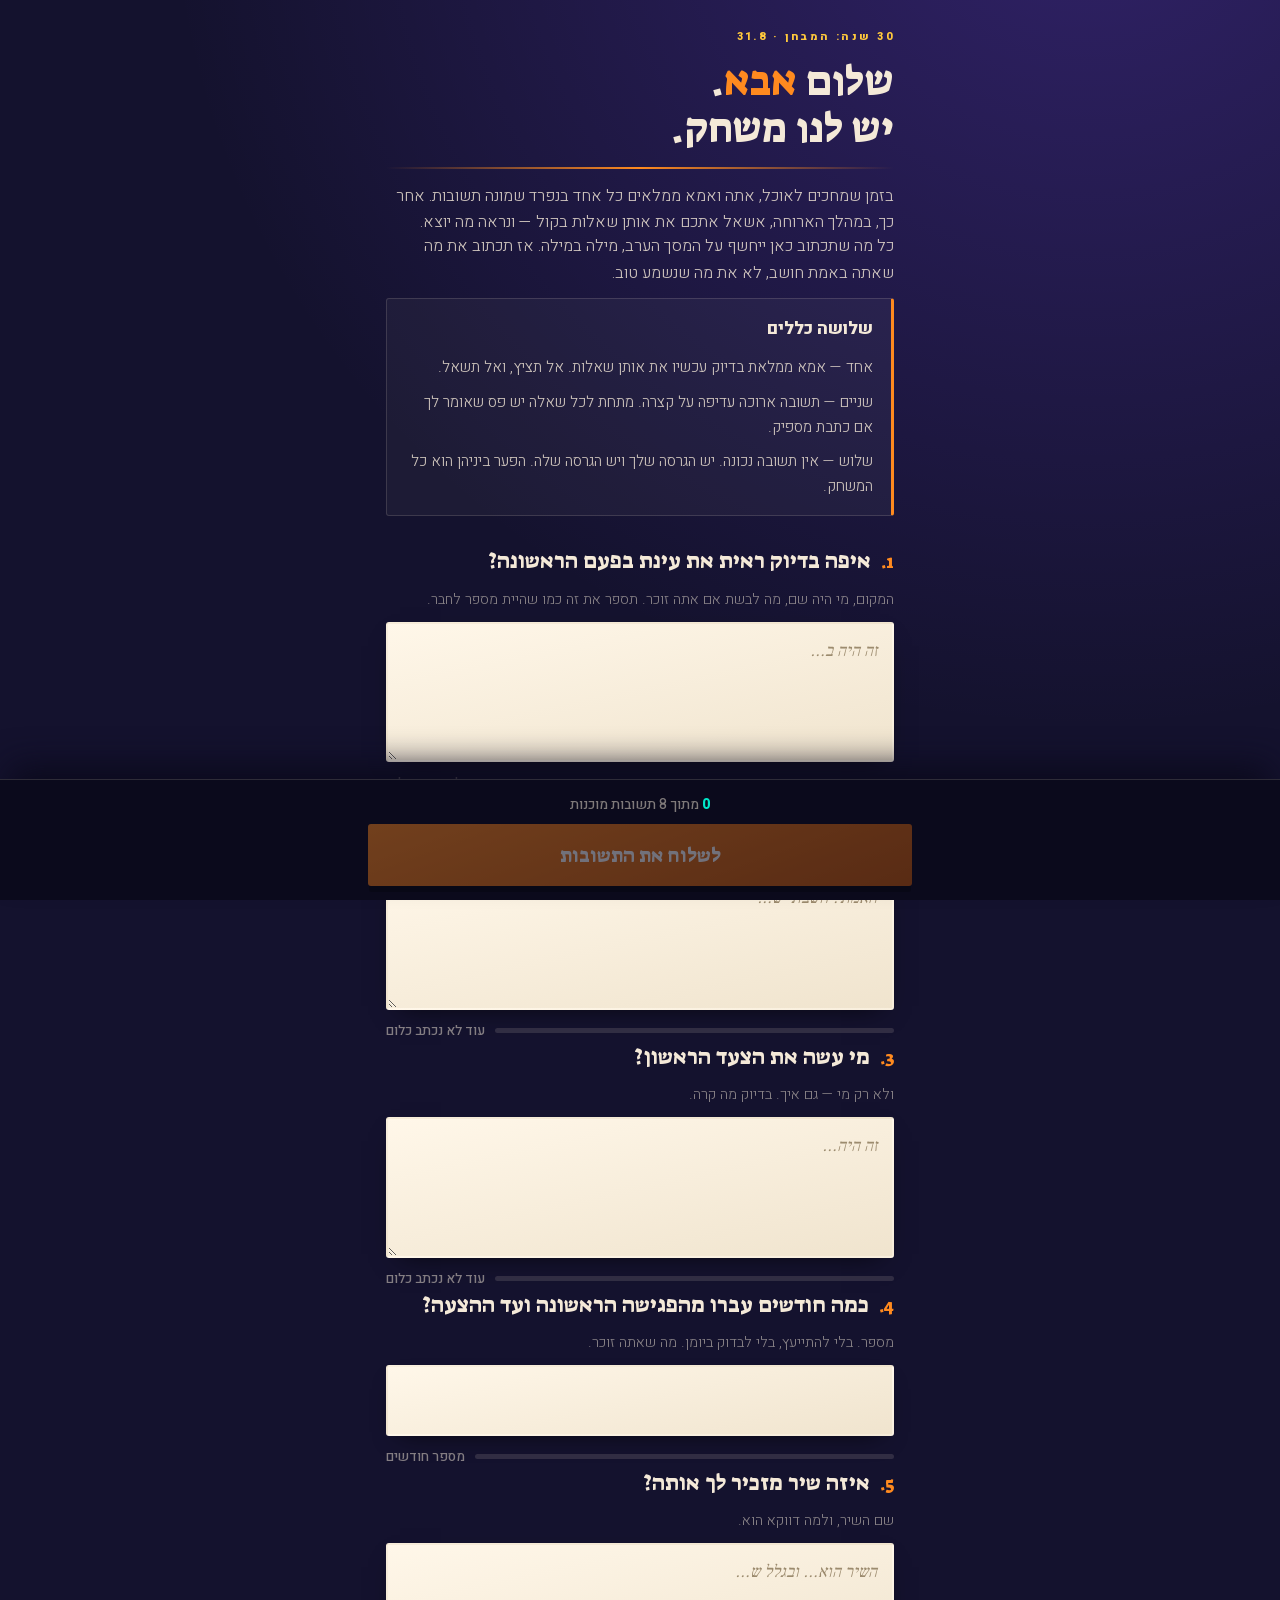
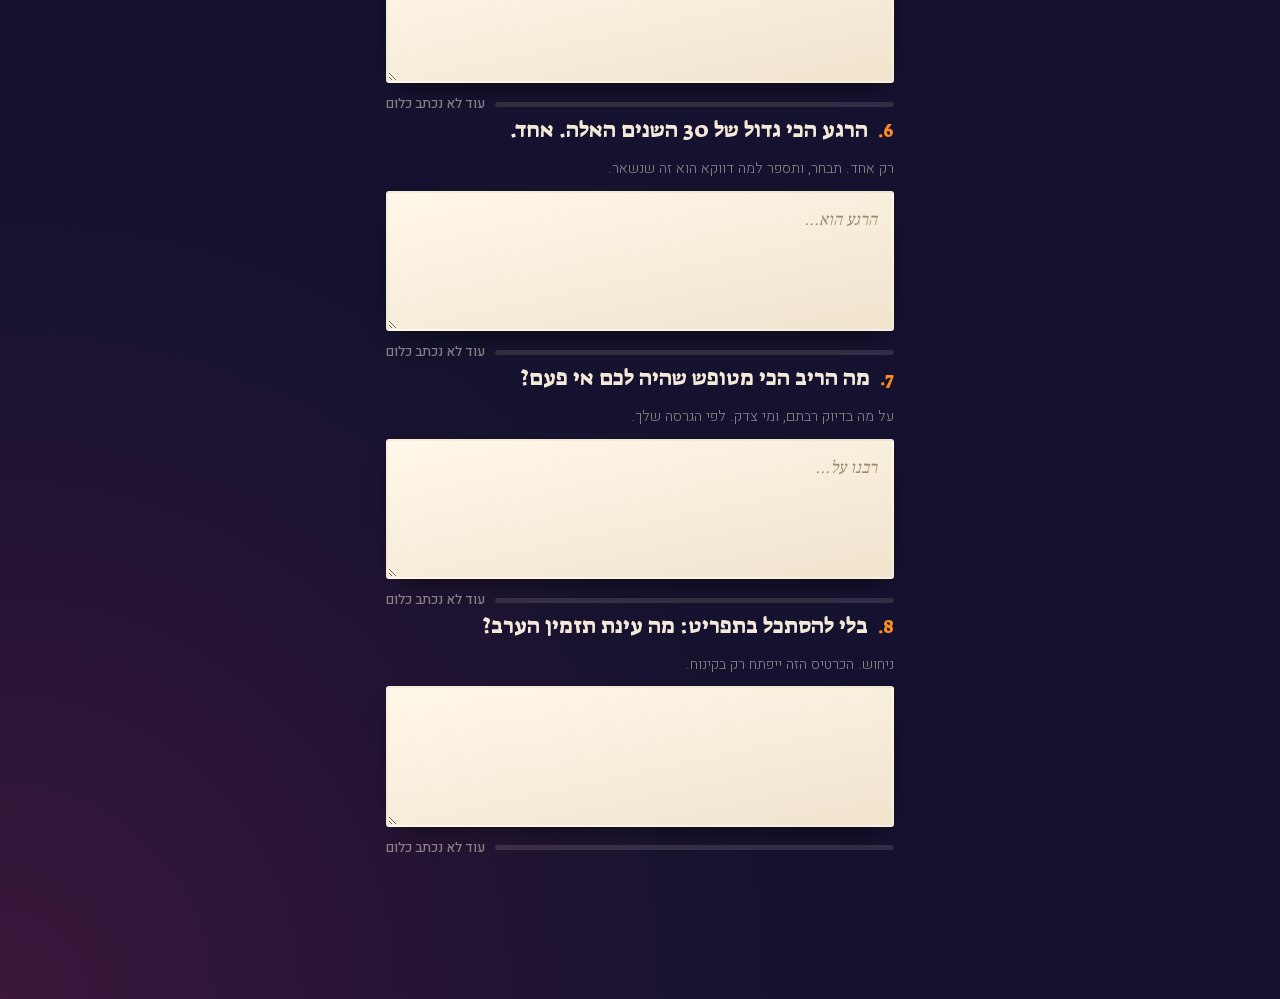
==== forms/chaim.html @ 238a6b95 "ההורים ממלאים את התשובות במסעדה, בטלפון שלהם - forms/chaim.html ו-forms/einat.html — טופס בן שמונה ש" ====
<!doctype html>
<html dir="rtl" lang="he">
<head>
<meta charset="utf-8">
<meta name="viewport" content="width=device-width, initial-scale=1, viewport-fit=cover">
<meta name="robots" content="noindex, nofollow, noarchive, nosnippet">
<meta name="theme-color" content="#0B0A1C">
<title>30 שנה — חיים</title>
<link rel="stylesheet" href="form.css">
</head>
<body>

<div class="wrap">
  <header class="top">
    <div class="brand">30 שנה: המבחן · 31.8</div>
    <h1>שלום <span class="name">אבא</span>.<br>יש לנו משחק.</h1>
    <hr class="rule">
    <p class="lede">בזמן שמחכים לאוכל, אתה ואמא ממלאים כל אחד בנפרד שמונה תשובות. אחר כך, במהלך הארוחה, אשאל אתכם את אותן שאלות בקול — ונראה מה יוצא.</p>
    <p class="lede">כל מה שתכתוב כאן ייחשף על המסך הערב, מילה במילה. אז תכתוב את מה שאתה באמת חושב, לא את מה שנשמע טוב.</p>

    <div class="house">
      <b>שלושה כללים</b>
      <p>אחד — אמא ממלאת בדיוק עכשיו את אותן שאלות. אל תציץ, ואל תשאל.</p>
      <p>שניים — תשובה ארוכה עדיפה על קצרה. מתחת לכל שאלה יש פס שאומר לך אם כתבת מספיק.</p>
      <p>שלוש — אין תשובה נכונה. יש הגרסה שלך ויש הגרסה שלה. הפער ביניהן הוא כל המשחק.</p>
    </div>
  </header>

  <main id="questions"></main>

  <div class="err" id="err"></div>
</div>

<div class="dock">
  <div class="dock-inner">
    <div class="progress" id="progress"></div>
    <button class="send" id="send" type="button" disabled>לשלוח את התשובות</button>
  </div>
</div>

<div class="done" id="done">
  <div class="mark">🤐</div>
  <h2>נשמר.</h2>
  <p>עכשיו תחזיר את הטלפון לכיס, תעשה פרצוף תמים, ותזמין קינוח.</p>
  <button class="again" id="again" type="button">רגע, אני רוצה לתקן משהו</button>
</div>

<script>window.WHO = 'dad';</script>
<script src="config.js"></script>
<script src="form.js"></script>
</body>
</html>
---- forms/form.css ----
@font-face{font-family:'Suez One';src:url('../fonts/SuezOne-Regular.ttf') format('truetype');font-weight:400;font-display:swap}
@font-face{font-family:'Heebo';src:url('../fonts/Heebo-Light.ttf') format('truetype');font-weight:300;font-display:swap}
@font-face{font-family:'Heebo';src:url('../fonts/Heebo-Medium.ttf') format('truetype');font-weight:500;font-display:swap}
@font-face{font-family:'Heebo';src:url('../fonts/Heebo-ExtraBold.ttf') format('truetype');font-weight:800;font-display:swap}
@font-face{font-family:'Frank Ruhl Libre';src:url('../fonts/FrankRuhlLibre-Regular.ttf') format('truetype');font-weight:400;font-display:swap}

:root{
  --ink:#14122E; --ink-deep:#0B0A1C; --ink-card:#1C1940;
  --paper:#F4E9D8; --body:rgba(244,233,216,.82); --muted:rgba(244,233,216,.5);
  --line:rgba(244,233,216,.15);
  --magenta:#FF2E7E; --tangerine:#FF8A1F; --electric:#00E5C7; --gold:#FFC93C;
  --me:var(--tangerine);            /* נדרס לפי מי ממלא */
  --display:'Suez One','Arial Hebrew',serif;
  --sans:'Heebo','Arial Hebrew',system-ui,sans-serif;
  --letter:'Frank Ruhl Libre','Times New Roman',serif;
}
body.mom{ --me:var(--magenta); }

*,*::before,*::after{box-sizing:border-box;-webkit-tap-highlight-color:transparent}
html{-webkit-text-size-adjust:100%}
body{
  margin:0;padding:0;min-height:100dvh;
  background:
    radial-gradient(120% 55% at 85% -5%, rgba(123,75,255,.28), transparent 60%),
    radial-gradient(100% 50% at 0% 100%, rgba(255,46,126,.16), transparent 62%),
    var(--ink);
  color:var(--body);font-family:var(--sans);font-weight:300;
  font-size:17px;line-height:1.62;
}
.wrap{max-width:34rem;margin:0 auto;padding:28px 18px 140px;display:flex;flex-direction:column;gap:30px}

/* ---------- כותרת ---------- */
.top{display:flex;flex-direction:column;gap:12px}
.brand{font-weight:800;font-size:11px;letter-spacing:.22em;color:var(--gold)}
h1{font-family:var(--display);font-weight:400;font-size:clamp(1.9rem,8vw,2.6rem);
  line-height:1.14;color:var(--paper);margin:0}
h1 .name{color:var(--me)}
.lede{margin:0;font-size:1.02rem}
.lede + .lede{margin-top:-14px}
.rule{height:2px;border:0;margin:2px 0;background:linear-gradient(to left,transparent,var(--me),transparent)}

.house{border:1px solid var(--line);border-right:3px solid var(--me);border-radius:3px;
  background:rgba(244,233,216,.04);padding:16px 18px;display:flex;flex-direction:column;gap:10px}
.house b{color:var(--paper);font-weight:800;display:block;margin-bottom:2px}
.house p{margin:0;font-size:.96rem}

/* ---------- שאלה ---------- */
.q{display:flex;flex-direction:column;gap:10px}
.q-head{display:flex;align-items:baseline;gap:.6em}
.q-num{font-family:var(--display);color:var(--me);font-size:1.1rem;flex:0 0 auto}
.q-label{font-family:var(--display);font-weight:400;color:var(--paper);
  font-size:clamp(1.12rem,4.6vw,1.4rem);line-height:1.3;margin:0}
.q-hint{margin:0;font-size:.92rem;color:var(--muted)}

textarea,input[type="number"]{
  width:100%;font-family:var(--letter);font-size:1.06rem;line-height:1.6;color:#241F16;
  background:linear-gradient(168deg,#FFF7E9,#F0E4CE);
  border:2px solid transparent;border-radius:3px;padding:14px 15px;
  box-shadow:0 10px 26px -14px rgba(0,0,0,.8);
  resize:vertical;min-height:118px;
  -webkit-user-select:text;user-select:text;
}
input[type="number"]{min-height:64px;font-family:var(--display);font-size:1.5rem;text-align:center;
  direction:ltr;-moz-appearance:textfield}
input[type="number"]::-webkit-outer-spin-button,
input[type="number"]::-webkit-inner-spin-button{-webkit-appearance:none;margin:0}
textarea::placeholder,input::placeholder{color:#9C8B6E;font-style:italic}
textarea:focus,input:focus{outline:none;border-color:var(--me);background:#FFF9EC}

.meter{display:flex;align-items:center;gap:10px;min-height:22px}
.bar{flex:1;height:5px;border-radius:99px;background:rgba(244,233,216,.13);overflow:hidden}
.bar i{display:block;height:100%;width:0;border-radius:99px;background:var(--me);
  transition:width .3s ease, background .3s ease}
.q.ok .bar i{background:var(--electric)}
.meter-txt{font-size:.85rem;font-weight:500;color:var(--muted);white-space:nowrap}
.q.ok .meter-txt{color:var(--electric)}

/* ---------- שליחה ---------- */
.dock{position:fixed;bottom:0;right:0;left:0;z-index:20;
  background:var(--ink-deep);
  border-top:1px solid var(--line);
  box-shadow:0 -22px 34px -10px var(--ink-deep);
  padding:14px 18px calc(14px + env(safe-area-inset-bottom));
  display:flex;justify-content:center}
.dock-inner{width:100%;max-width:34rem;display:flex;flex-direction:column;gap:8px}
.progress{font-size:.86rem;font-weight:500;color:var(--muted);text-align:center}
.progress b{color:var(--electric)}
button.send{
  width:100%;min-height:62px;border:0;border-radius:3px;cursor:pointer;
  font-family:var(--display);font-size:1.25rem;color:#fff;
  background:linear-gradient(160deg,var(--me),#B3125A);
  box-shadow:0 7px 0 -1px rgba(0,0,0,.45);
  transition:transform .12s ease,box-shadow .12s ease,opacity .2s ease;
}
body:not(.mom) button.send{background:linear-gradient(160deg,var(--tangerine),#C4590A)}
button.send:active{transform:translateY(4px);box-shadow:0 3px 0 -1px rgba(0,0,0,.45)}
button.send:disabled{opacity:.42;cursor:not-allowed;transform:none}
button.send:focus-visible{outline:3px solid var(--electric);outline-offset:3px}

/* ---------- אחרי השליחה ---------- */
.done{position:fixed;inset:0;z-index:40;display:none;flex-direction:column;
  align-items:center;justify-content:center;gap:20px;text-align:center;
  background:var(--ink);padding:36px 26px}
.done.on{display:flex}
.done .mark{font-size:4rem;line-height:1}
.done h2{font-family:var(--display);font-weight:400;color:var(--paper);
  font-size:clamp(1.6rem,7vw,2.2rem);margin:0;line-height:1.25}
.done p{margin:0;max-width:24rem}
.done .again{margin-top:6px;background:none;border:1px solid var(--line);color:var(--muted);
  border-radius:3px;padding:12px 20px;min-height:48px;font-family:var(--sans);font-size:.92rem;cursor:pointer}

.err{background:rgba(255,46,126,.12);border:1px solid var(--magenta);border-radius:3px;
  padding:14px 16px;color:var(--paper);font-size:.95rem;display:none}
.err.on{display:block}

@media (prefers-reduced-motion:reduce){*{transition-duration:.01ms !important;animation-duration:.01ms !important}}
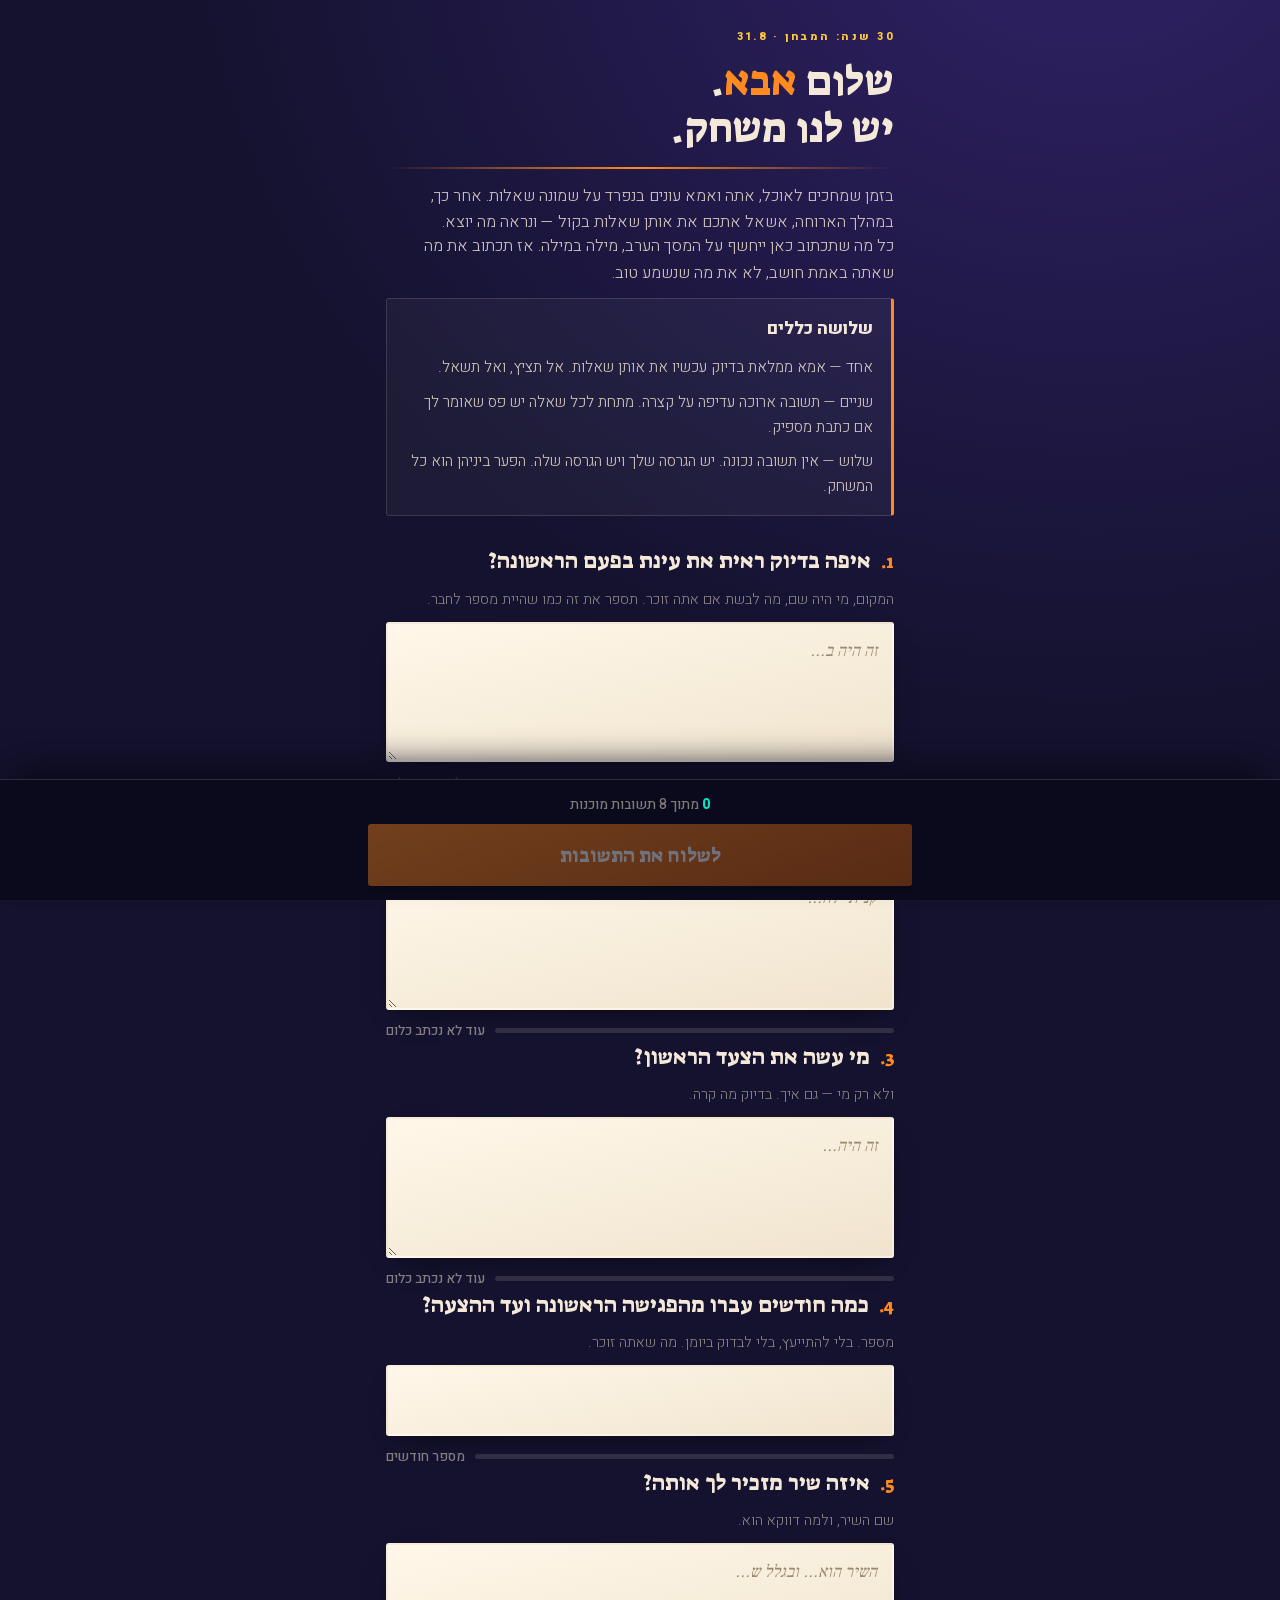
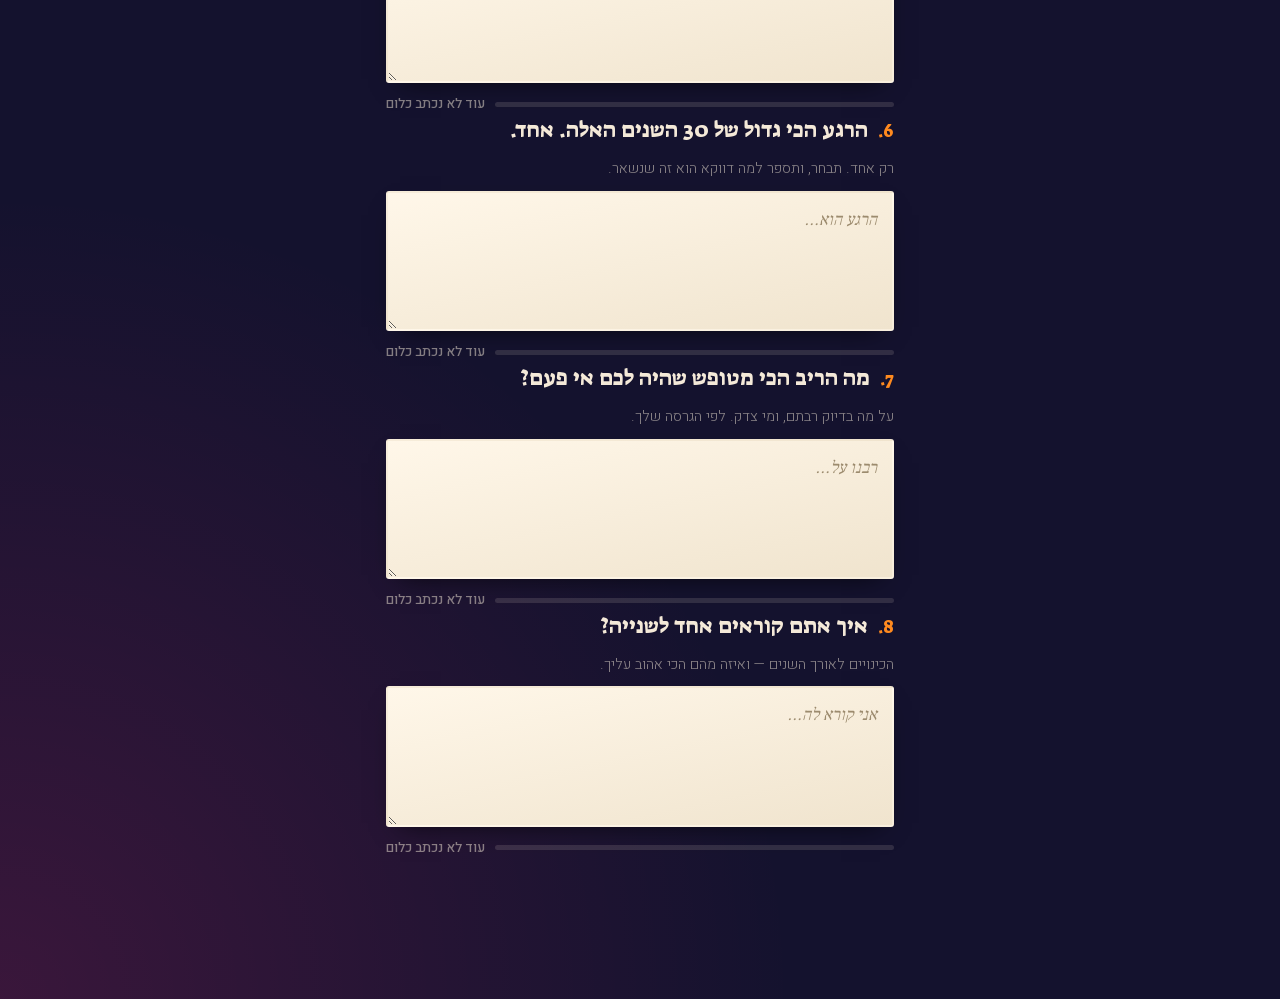
==== commit 580d3cf3: "מינימום שתי מילים בטופס, ותמונה אמיתית בקיר של שאלה 17 - האימות עבר מספירת תווים לספירת מילים. שתי מ" ====
--- a/forms/chaim.html
+++ b/forms/chaim.html
@@ -15,7 +15,7 @@
     <div class="brand">30 שנה: המבחן · 31.8</div>
     <h1>שלום <span class="name">אבא</span>.<br>יש לנו משחק.</h1>
     <hr class="rule">
-    <p class="lede">בזמן שמחכים לאוכל, אתה ואמא ממלאים כל אחד בנפרד שמונה תשובות. אחר כך, במהלך הארוחה, אשאל אתכם את אותן שאלות בקול — ונראה מה יוצא.</p>
+    <p class="lede">בזמן שמחכים לאוכל, אתה ואמא עונים בנפרד על שמונה שאלות. אחר כך, במהלך הארוחה, אשאל אתכם את אותן שאלות בקול — ונראה מה יוצא.</p>
     <p class="lede">כל מה שתכתוב כאן ייחשף על המסך הערב, מילה במילה. אז תכתוב את מה שאתה באמת חושב, לא את מה שנשמע טוב.</p>
 
     <div class="house">
